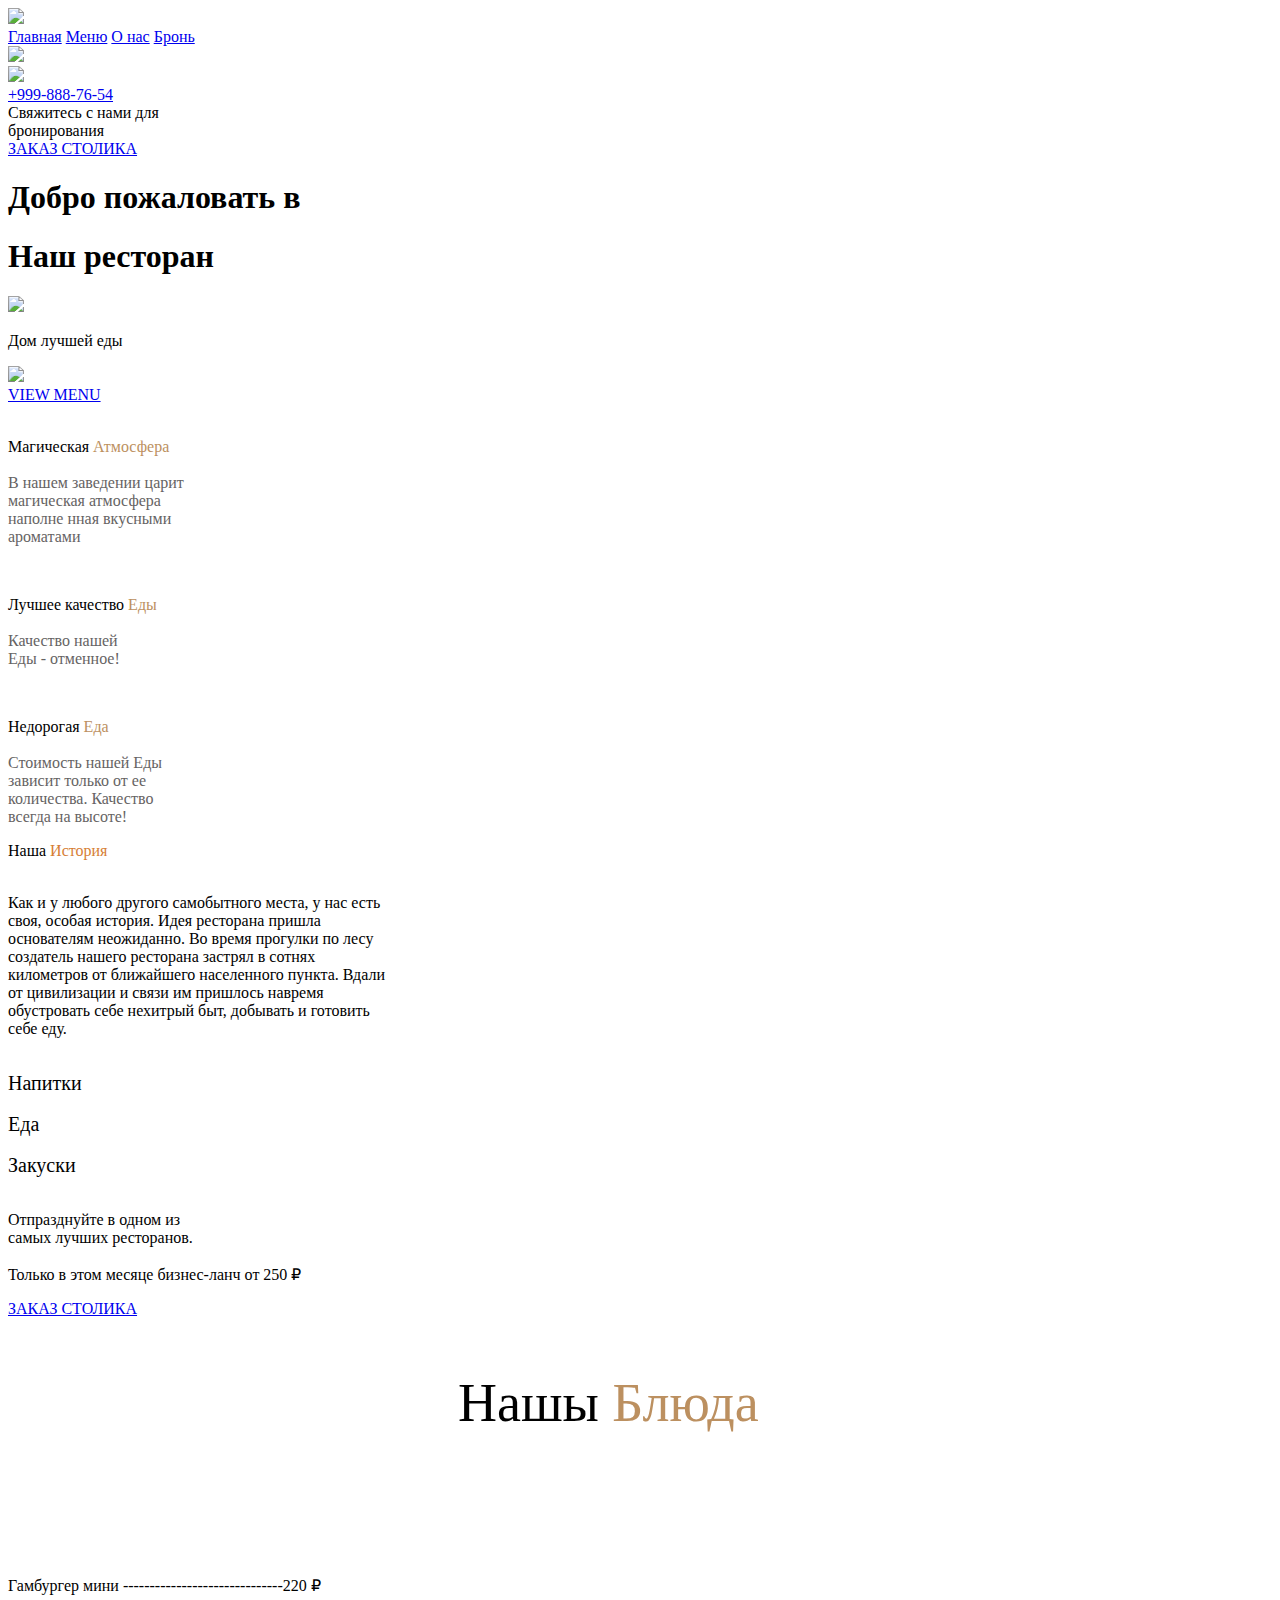
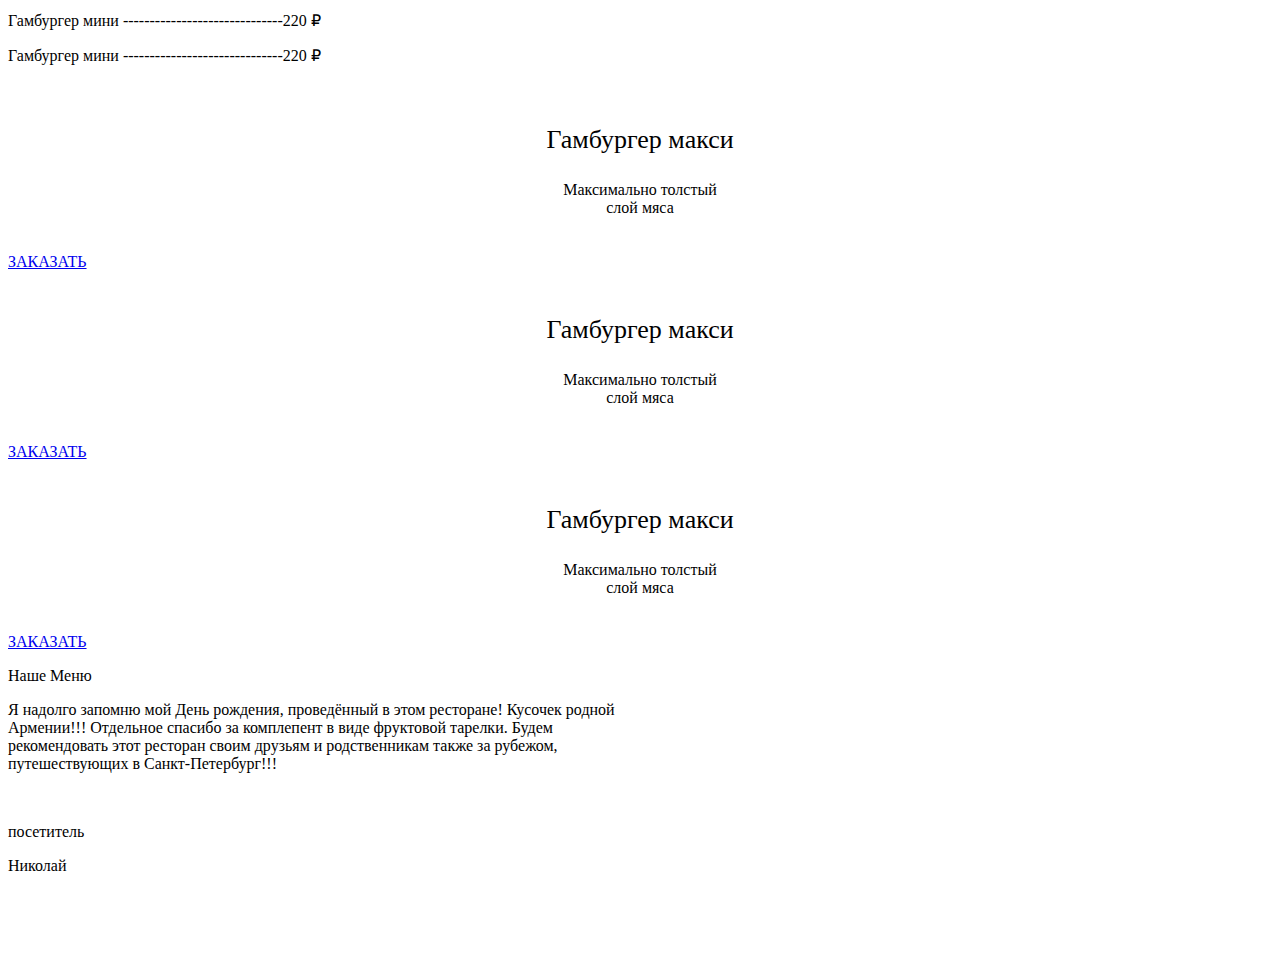
==== index.html @ 2a34a21d "Add files via upload" ====
<!DOCTYPE html>
<html>
	<head>	
			<title>Ресторан</title>
			<link rel="stylesheet" href="./css/style.css">
	</head>
	<body>
		<div class="header">
			<div class="container">
					<div class="header-line">
						<div class="header-logo">
							<img src="./images/LOGO.png">
						</div>
							<div class="nav">
								<a class="nav-item" href="#">Главная</a>
								<a class="nav-item" href="#">Меню</a>
								<a class="nav-item" href="#">О нас</a>
								<a class="nav-item" href="#">Бронь</a>
							</div>
							<div class="cart">
								<a href="#">
									<img class="cart-img" src="./images/cart.png">
								</a>
							</div>
							<div class="phone">
								
								<div class="phone-holder">
									<div class="number">
									<div class="phone-img">
								</div>

										<img src="./images/phone.png">
									</div>
										<a class="num" href="#">+999-888-76-54</a>
									
								</div>
								<div class="phone-text">
									Свяжитесь с нами для<br> 
									бронирования
								</div>
							</div>
							<div class="btn">
								<a class="button" href="#">ЗАКАЗ СТОЛИКА</a>
							</div>
				</div>

			</div>
			<div class="text">
				<h1 class="text-1">Добро пожаловать в</h1>
				<h1 class="text-2">Наш ресторан</h1>
				<div class="text-3">
					<img class="text-img" src="./images/Rectangle 26.png">
					<p class="text-inform">Дом лучшей еды</p>
					<img class="text-img-2" src="./images/Rectangle 27.png">
				</div>
				
				<div class="v-menu">
					<a class="v-menu-1" href="#"> VIEW MENU</a>
				</div>

			</div>
		</div>
	 	
		<div class="gl-intro">
			<div class="intro">
				<div class="intro-1">
					<img src="./images/Mask Group.png" alt="">
					<p>Магическая <span style="color: #BC9060;">Атмосфера</span><br><br>
						<span style="color: 
						#656363;">В нашем заведении царит<br> магическая атмосфера<br>
						наполне	нная вкусными<br> ароматами</span>
					</p>
						
				</div>
				

			</div>
			<div class="intro">
				<div class="intro-1">
					<img src="./images/Mask Group.png" alt="">
				
				<p>Лучшее качество <span style="color: #BC9060;">Еды</span><br><br>
					<span style="color: #656363;">Качество нашей <br>
					Еды - отменное!</span>

				</p>
			</div>
			</div>
			
			<div class="intro">
				<div class="intro-1">
					<img src="./images/Mask Group.png" alt="">
				
				<p>Недорогая <span style="color: #BC9060;">Еда</span><br><br>
					<span style="color: #656363;">
						Стоимость нашей Еды<br>
						зависит только от ее<br>
						количества. Качество<br>
						всегда на высоте!

				</p>
			</div>
			</div>

		</div>
		


		<div class="our-story">
			<div class="discover-our-story">
				<p class="discover-text">Наша <span style="color: #D67E35;">История</span><br><br>
					<p class="discover-text-2">Как и у любого другого самобытного места, у нас есть<br>
					 своя, особая история. Идея ресторана пришла<br>
					  основателям неожиданно. Во время прогулки по лесу<br>
					   создатель нашего ресторана застрял в сотнях<br>
					    километров от ближайшего населенного пункта. Вдали <br>
						от цивилизации и связи им пришлось навремя<br>
						 обустровать себе нехитрый быт, добывать и готовить<br>
						  себе еду.</p>
				</p>

				<div class="discover-img">
					<div class="discover-img-1">
						<img src="./images/93.png" alt=""><br>
						<span style="font-size: 20px;">Напитки</span>
					</div>
					<div class="discover-img-2">
						<img src="./images/206.png" alt=""><br>
						<span style="font-size: 20px;">Еда</span>
					</div>
					<div class="discover-img-3">
						<img src="./images/71.png" alt=""><br>
						<span style="font-size: 20px;">Закуски</span>

					</div>


				</div>

			</div>

			<div class="story-img">
				<img class="story-img-1" src="./images/Mask Group (55).png" alt="">
				<img class="story-img-2" src="./images/233] 1.png" alt="">
				<img class="story-img-3" src="./images/Mask Group (2).png" alt="">
			</div>



			<div class="rectangle">
				
				<div class="rectangle-text">
					<p>
						<span class="span-text">Отпразднуйте в одном из <br>
						самых лучших ресторанов.</span><br><br>
						<span class="span-text-2">Только в этом месяце бизнес-ланч от 250 ₽</span>
					</p>

				</div>

				<div class="rectangle-menu">
					<a class="rectangle-menu-1" href="#">ЗАКАЗ СТОЛИКА</a>

				</div>

			</div>



			<div class="our-daily-offers">
				<div class="daily-text">
					<p style="font-size: 54px;margin-left: 450px;">Нашы <span style="color: #BC9060;">Блюда</span></p>
				</div>
				<div class="daily-img-center">
					<div class="daily-img-1">
						<img src="./images/88888.png" alt="">
					</div>
					<div class="daily-img">
						<div class="daily-img-2">
							<img src="./images/99999.png" alt="">
							

						</div>
						<div class="daily-img-2">
							<img src="./images/99999.png" alt="">
							

						</div>
						<div class="daily-img-2">
							<img src="./images/99999.png" alt="">
							

						</div>
					</div>
				</div>
				<div class="gamburger">
					<p>Гамбургер мини ------------------------------220 ₽</p>
					<p class="gamburger-1">Гамбургер мини ------------------------------220 ₽</p>
					<p class="gamburger-1">Гамбургер мини ------------------------------220 ₽</p>
				</div>
			</div>



			<div class="mask-grup">
				<div class="grup-img">
					<div class="mask-grup-1">
						<div class="mask-grup-img-1-1">
							<div class="mask-img">
								<img class="mask-grup-img-1" src="./images/55555.png" alt="">
								
							</div>
							<p style="font-size: 26px; text-align: center;">Гамбургер макси</p>
								<p style="font-size: 16px; text-align: center; padding-bottom: 20px;">Максимально толстый <br>
									слой мяса</p>
									<a class="mask-menu" href="#">ЗАКАЗАТЬ</a>
						</div>
					</div>
					<div class="mask-grup-1">
						<div class="mask-grup-img-1-1">
							<div class="mask-img">
								<img class="mask-grup-img-1" src="./images/55555.png" alt="">
							</div>
							<p style="font-size: 26px; text-align: center;">Гамбургер макси</p>
							<p style="font-size: 16px; text-align: center; padding-bottom: 20px;">Максимально толстый <br>
								слой мяса</p>
								<a class="mask-menu" href="#">ЗАКАЗАТЬ</a>
						</div>
					</div>
					<div class="mask-grup-1">
						<div class="mask-grup-img-1-1">
							<div class="mask-img">
								<img class="mask-grup-img-1" src="./images/55555.png" alt="">
							</div>
							<p style="font-size: 26px; text-align: center;">Гамбургер макси</p>
							<p style="font-size: 16px; text-align: center; padding-bottom: 20px;">Максимально толстый <br>
								слой мяса</p>
								<a class="mask-menu" href="#">ЗАКАЗАТЬ</a>
						</div>
					</div>
				</div>
			</div>
			<p class="mask-text">Наше Меню</p>



			<div class="rectangle-9">
				<p>
					Я надолго запомню мой День рождения, проведённый в этом ресторане! Кусочек родной<br>
					 Армении!!! Отдельное спасибо за комплепент в виде фруктовой тарелки. Будем<br>
					  рекомендовать этот ресторан своим друзьям и родственникам также за рубежом, <br>
					  путешествующих в Санкт-Петербург!!!
				</p>
				<img src="./images/66666.png" alt="">
				<p class="posetitel">
					посетитель
				</p>
				<p class="nikolay">
					Николай	
				</p>
			</div>


			<div class="blyuda">
				<img src="./images/OUR FOOD GALLERY.png" alt="">

			</div>
			<div class="chefs">
				<img src="./images/OUR EXPERIENCED CHEF.png" alt="">
				<div class="chef-2">
					<img class="chef-2" src="./images/image 4.png" alt="">
				</div>

			</div>

			<div class="market">


			</div>

			<div class="white">

			</div>
	</body>
</html>
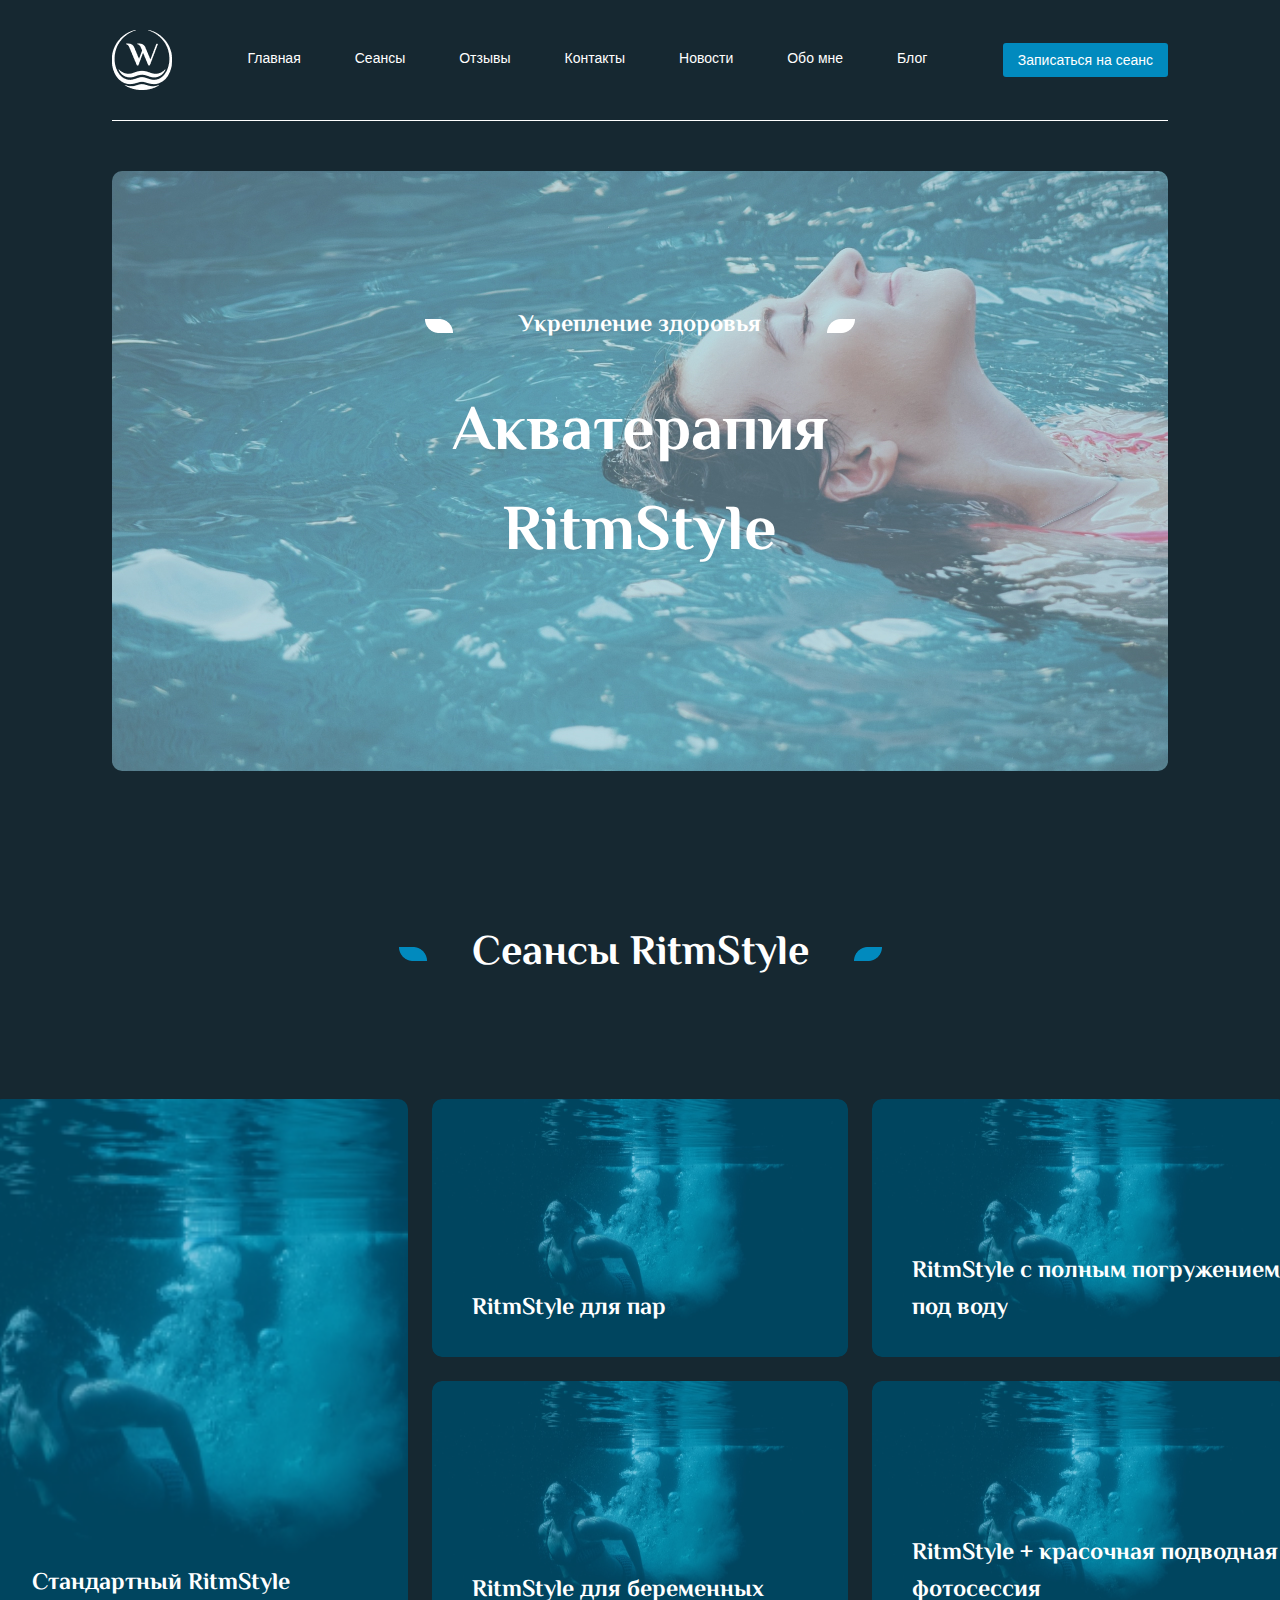
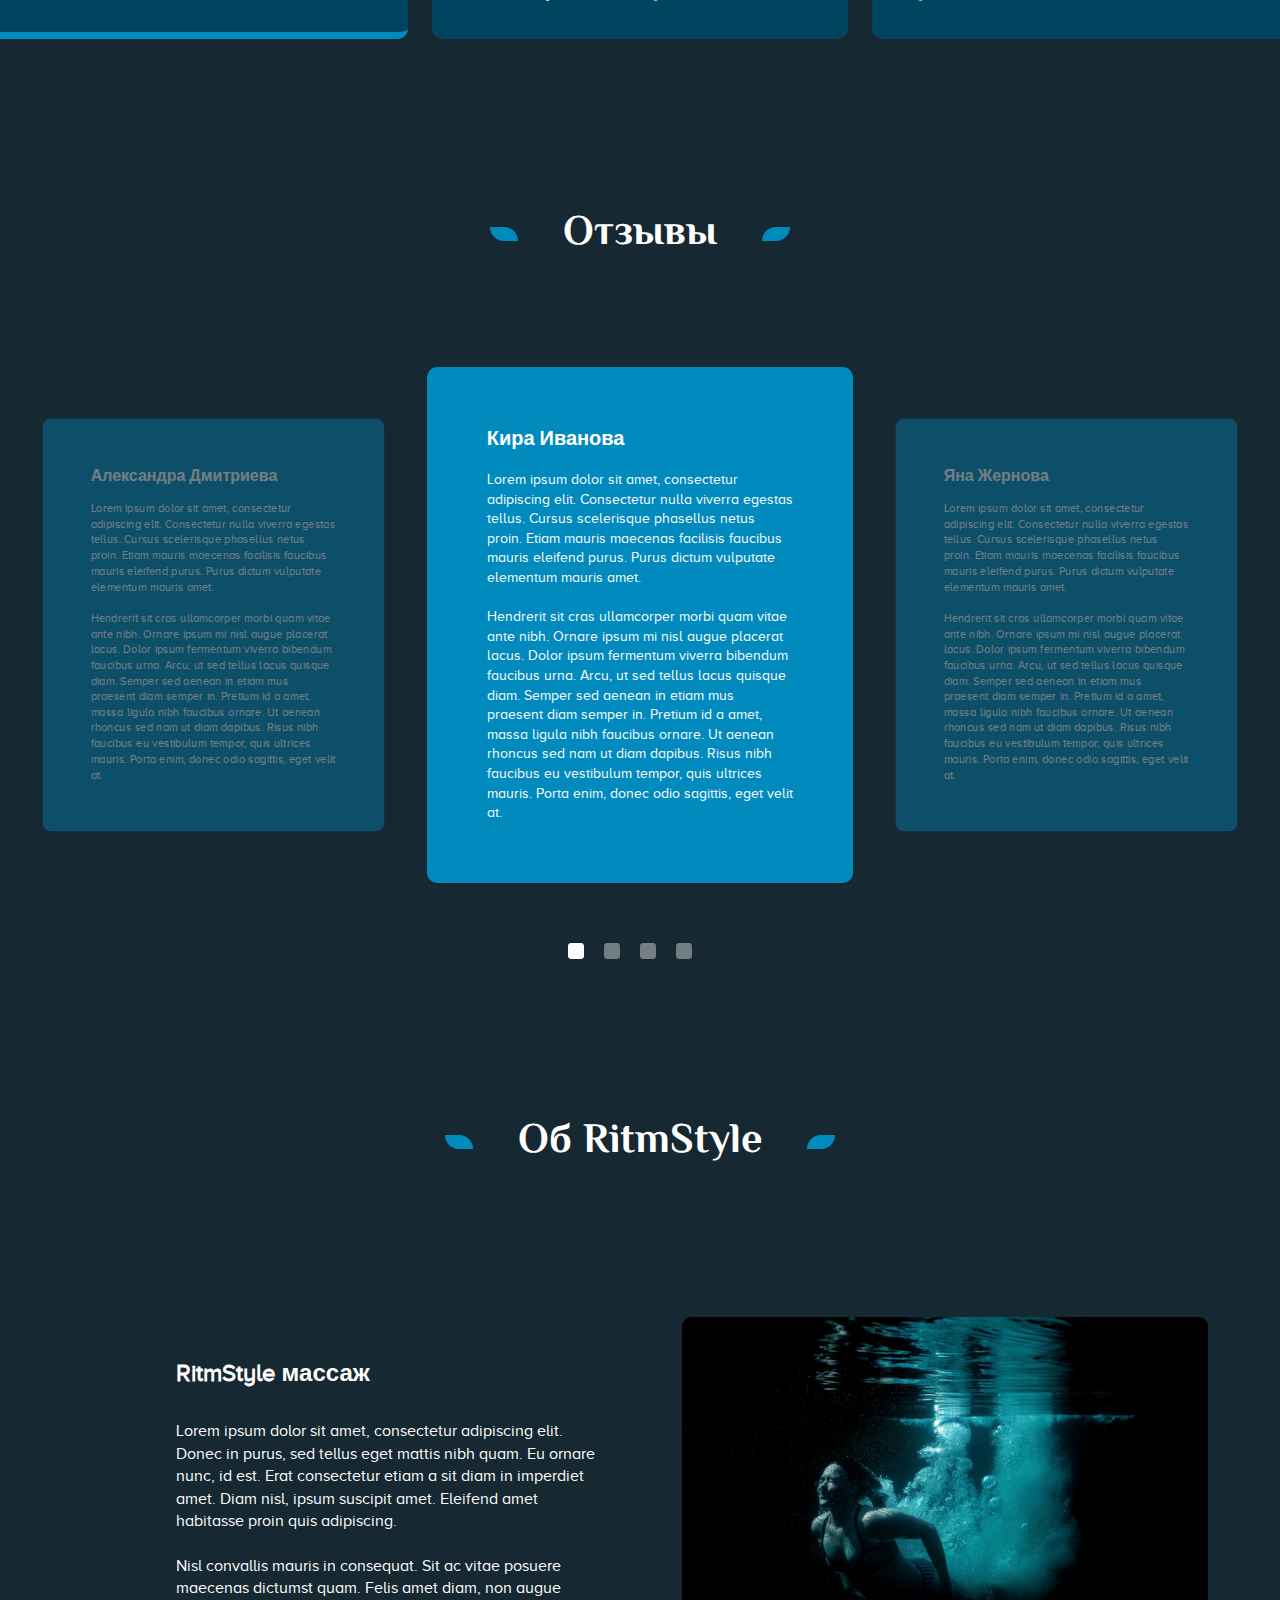
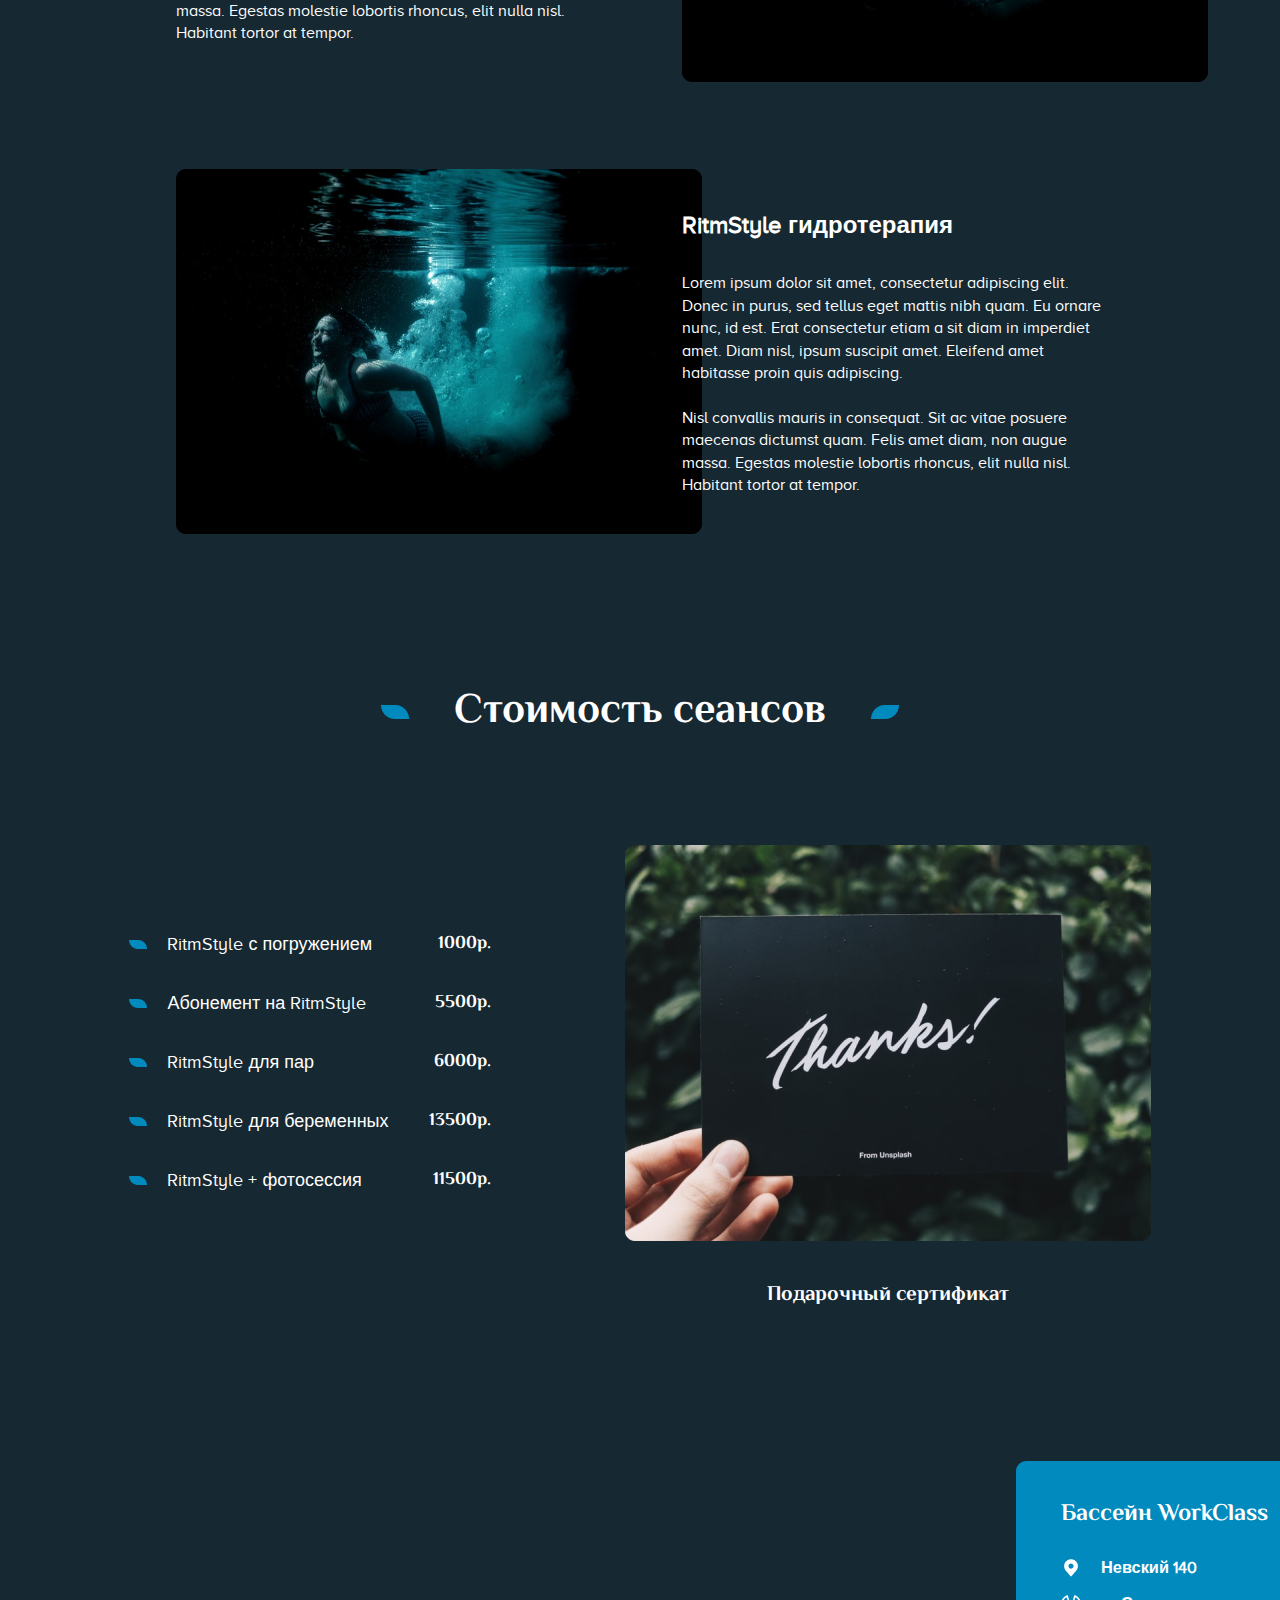
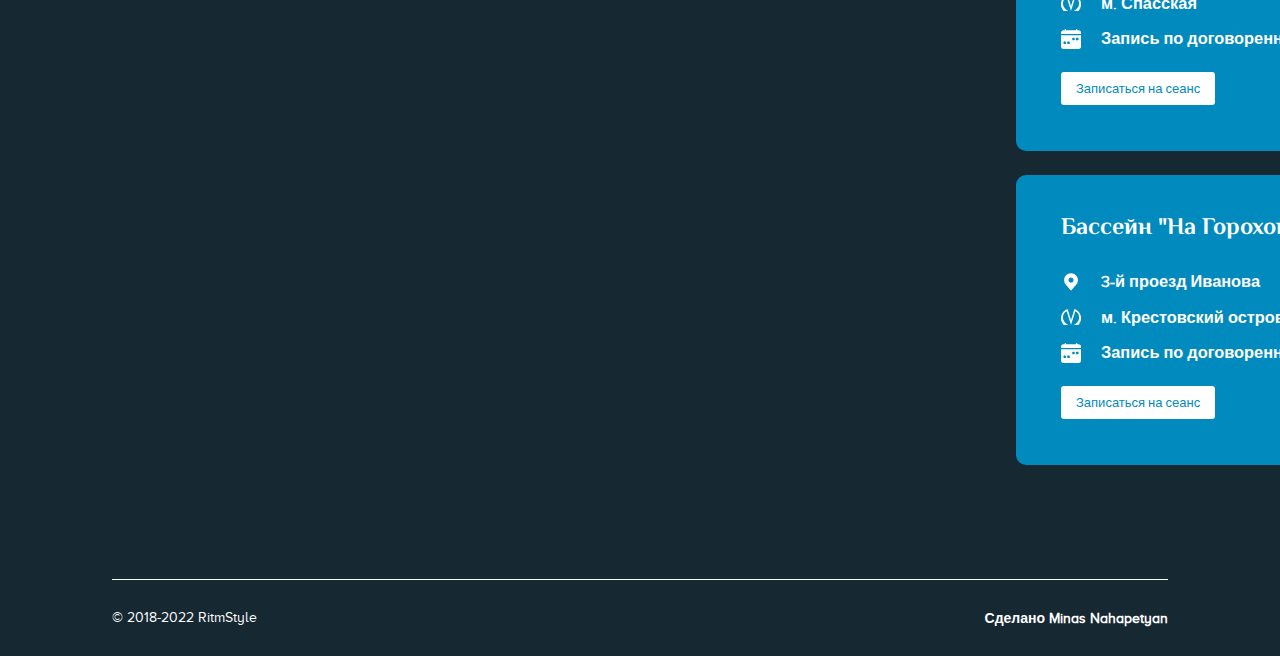
==== commit 0460a206: "Add files via upload" ====
--- a/index.html
+++ b/index.html
@@ -1,286 +1,328 @@
 <!DOCTYPE html>
-<html>
-	<head>	
-			<title>Ресторан</title>
-			<link rel="stylesheet" href="./css/style.css">
-	</head>
-	<body>
-		<div class="header">
-			<div class="container">
-					<div class="header-line">
-						<div class="header-logo">
-							<img src="./images/LOGO.png">
-						</div>
-							<div class="nav">
-								<a class="nav-item" href="#">Главная</a>
-								<a class="nav-item" href="#">Меню</a>
-								<a class="nav-item" href="#">О нас</a>
-								<a class="nav-item" href="#">Бронь</a>
-							</div>
-							<div class="cart">
-								<a href="#">
-									<img class="cart-img" src="./images/cart.png">
-								</a>
-							</div>
-							<div class="phone">
-								
-								<div class="phone-holder">
-									<div class="number">
-									<div class="phone-img">
-								</div>
-
-										<img src="./images/phone.png">
-									</div>
-										<a class="num" href="#">+999-888-76-54</a>
-									
-								</div>
-								<div class="phone-text">
-									Свяжитесь с нами для<br> 
-									бронирования
-								</div>
-							</div>
-							<div class="btn">
-								<a class="button" href="#">ЗАКАЗ СТОЛИКА</a>
-							</div>
-				</div>
-
-			</div>
-			<div class="text">
-				<h1 class="text-1">Добро пожаловать в</h1>
-				<h1 class="text-2">Наш ресторан</h1>
-				<div class="text-3">
-					<img class="text-img" src="./images/Rectangle 26.png">
-					<p class="text-inform">Дом лучшей еды</p>
-					<img class="text-img-2" src="./images/Rectangle 27.png">
-				</div>
-				
-				<div class="v-menu">
-					<a class="v-menu-1" href="#"> VIEW MENU</a>
-				</div>
-
-			</div>
-		</div>
-	 	
-		<div class="gl-intro">
-			<div class="intro">
-				<div class="intro-1">
-					<img src="./images/Mask Group.png" alt="">
-					<p>Магическая <span style="color: #BC9060;">Атмосфера</span><br><br>
-						<span style="color: 
-						#656363;">В нашем заведении царит<br> магическая атмосфера<br>
-						наполне	нная вкусными<br> ароматами</span>
-					</p>
-						
-				</div>
-				
-
-			</div>
-			<div class="intro">
-				<div class="intro-1">
-					<img src="./images/Mask Group.png" alt="">
-				
-				<p>Лучшее качество <span style="color: #BC9060;">Еды</span><br><br>
-					<span style="color: #656363;">Качество нашей <br>
-					Еды - отменное!</span>
-
-				</p>
-			</div>
-			</div>
-			
-			<div class="intro">
-				<div class="intro-1">
-					<img src="./images/Mask Group.png" alt="">
-				
-				<p>Недорогая <span style="color: #BC9060;">Еда</span><br><br>
-					<span style="color: #656363;">
-						Стоимость нашей Еды<br>
-						зависит только от ее<br>
-						количества. Качество<br>
-						всегда на высоте!
-
-				</p>
-			</div>
-			</div>
-
-		</div>
-		
-
-
-		<div class="our-story">
-			<div class="discover-our-story">
-				<p class="discover-text">Наша <span style="color: #D67E35;">История</span><br><br>
-					<p class="discover-text-2">Как и у любого другого самобытного места, у нас есть<br>
-					 своя, особая история. Идея ресторана пришла<br>
-					  основателям неожиданно. Во время прогулки по лесу<br>
-					   создатель нашего ресторана застрял в сотнях<br>
-					    километров от ближайшего населенного пункта. Вдали <br>
-						от цивилизации и связи им пришлось навремя<br>
-						 обустровать себе нехитрый быт, добывать и готовить<br>
-						  себе еду.</p>
-				</p>
-
-				<div class="discover-img">
-					<div class="discover-img-1">
-						<img src="./images/93.png" alt=""><br>
-						<span style="font-size: 20px;">Напитки</span>
-					</div>
-					<div class="discover-img-2">
-						<img src="./images/206.png" alt=""><br>
-						<span style="font-size: 20px;">Еда</span>
-					</div>
-					<div class="discover-img-3">
-						<img src="./images/71.png" alt=""><br>
-						<span style="font-size: 20px;">Закуски</span>
-
-					</div>
-
-
-				</div>
-
-			</div>
-
-			<div class="story-img">
-				<img class="story-img-1" src="./images/Mask Group (55).png" alt="">
-				<img class="story-img-2" src="./images/233] 1.png" alt="">
-				<img class="story-img-3" src="./images/Mask Group (2).png" alt="">
-			</div>
-
-
-
-			<div class="rectangle">
-				
-				<div class="rectangle-text">
-					<p>
-						<span class="span-text">Отпразднуйте в одном из <br>
-						самых лучших ресторанов.</span><br><br>
-						<span class="span-text-2">Только в этом месяце бизнес-ланч от 250 ₽</span>
-					</p>
-
-				</div>
-
-				<div class="rectangle-menu">
-					<a class="rectangle-menu-1" href="#">ЗАКАЗ СТОЛИКА</a>
-
-				</div>
-
-			</div>
-
-
-
-			<div class="our-daily-offers">
-				<div class="daily-text">
-					<p style="font-size: 54px;margin-left: 450px;">Нашы <span style="color: #BC9060;">Блюда</span></p>
-				</div>
-				<div class="daily-img-center">
-					<div class="daily-img-1">
-						<img src="./images/88888.png" alt="">
-					</div>
-					<div class="daily-img">
-						<div class="daily-img-2">
-							<img src="./images/99999.png" alt="">
-							
-
-						</div>
-						<div class="daily-img-2">
-							<img src="./images/99999.png" alt="">
-							
-
-						</div>
-						<div class="daily-img-2">
-							<img src="./images/99999.png" alt="">
-							
-
-						</div>
-					</div>
-				</div>
-				<div class="gamburger">
-					<p>Гамбургер мини ------------------------------220 ₽</p>
-					<p class="gamburger-1">Гамбургер мини ------------------------------220 ₽</p>
-					<p class="gamburger-1">Гамбургер мини ------------------------------220 ₽</p>
-				</div>
-			</div>
-
-
-
-			<div class="mask-grup">
-				<div class="grup-img">
-					<div class="mask-grup-1">
-						<div class="mask-grup-img-1-1">
-							<div class="mask-img">
-								<img class="mask-grup-img-1" src="./images/55555.png" alt="">
-								
-							</div>
-							<p style="font-size: 26px; text-align: center;">Гамбургер макси</p>
-								<p style="font-size: 16px; text-align: center; padding-bottom: 20px;">Максимально толстый <br>
-									слой мяса</p>
-									<a class="mask-menu" href="#">ЗАКАЗАТЬ</a>
-						</div>
-					</div>
-					<div class="mask-grup-1">
-						<div class="mask-grup-img-1-1">
-							<div class="mask-img">
-								<img class="mask-grup-img-1" src="./images/55555.png" alt="">
-							</div>
-							<p style="font-size: 26px; text-align: center;">Гамбургер макси</p>
-							<p style="font-size: 16px; text-align: center; padding-bottom: 20px;">Максимально толстый <br>
-								слой мяса</p>
-								<a class="mask-menu" href="#">ЗАКАЗАТЬ</a>
-						</div>
-					</div>
-					<div class="mask-grup-1">
-						<div class="mask-grup-img-1-1">
-							<div class="mask-img">
-								<img class="mask-grup-img-1" src="./images/55555.png" alt="">
-							</div>
-							<p style="font-size: 26px; text-align: center;">Гамбургер макси</p>
-							<p style="font-size: 16px; text-align: center; padding-bottom: 20px;">Максимально толстый <br>
-								слой мяса</p>
-								<a class="mask-menu" href="#">ЗАКАЗАТЬ</a>
-						</div>
-					</div>
-				</div>
-			</div>
-			<p class="mask-text">Наше Меню</p>
-
-
-
-			<div class="rectangle-9">
-				<p>
-					Я надолго запомню мой День рождения, проведённый в этом ресторане! Кусочек родной<br>
-					 Армении!!! Отдельное спасибо за комплепент в виде фруктовой тарелки. Будем<br>
-					  рекомендовать этот ресторан своим друзьям и родственникам также за рубежом, <br>
-					  путешествующих в Санкт-Петербург!!!
-				</p>
-				<img src="./images/66666.png" alt="">
-				<p class="posetitel">
-					посетитель
-				</p>
-				<p class="nikolay">
-					Николай	
-				</p>
-			</div>
-
-
-			<div class="blyuda">
-				<img src="./images/OUR FOOD GALLERY.png" alt="">
-
-			</div>
-			<div class="chefs">
-				<img src="./images/OUR EXPERIENCED CHEF.png" alt="">
-				<div class="chef-2">
-					<img class="chef-2" src="./images/image 4.png" alt="">
-				</div>
-
-			</div>
-
-			<div class="market">
-
-
-			</div>
-
-			<div class="white">
-
-			</div>
-	</body>
-</html>
-
+<html lang="en">
+<head>
+    <meta charset="UTF-8">
+    <link rel="stylesheet" href="assets/style/style.css">
+    <link rel="stylesheet" href="assets/fonts/fonts.css">
+    <link rel="stylesheet" href="assets/fonts/fonts.min.css">
+    <link rel="preconnect" href="https://fonts.googleapis.com">
+    <link rel="preconnect" href="https://fonts.gstatic.com" crossorigin>
+    <link href="https://fonts.googleapis.com/css2?family=El+Messiri:wght@400;500;600;700&family=Montserrat:wght@100;200;300;400;500;600;700;800;900&family=Roboto:ital,wght@0,100;0,300;0,400;0,500;0,700;0,900;1,900&display=swap" rel="stylesheet">
+    <meta name="viewport" content="width=device-width, initial-scale=1.0">
+    <title>Aqua</title>
+</head>
+<body>
+    
+
+    <header>
+
+        <div class="container">
+
+            <div class="header-inner">
+
+                <img src="assets/images/logo.png" alt="">
+
+                <nav>
+                    <a href="index.html">Главная</a>
+                    <a href="#">Сеансы</a>
+                    <a href="#">Отзывы</a>
+                    <a href="#">Контакты</a>
+                    <a href="news.html">Новости</a>
+                    <a href="#">Обо мне</a>
+                    <a href="blog.html">Блог</a>
+                </nav>
+
+                <a class="button-header" href="#">Записаться на сеанс</a>
+
+            </div>
+
+        </div>
+
+    </header>
+
+
+    <main>
+
+        <div class="container">
+
+            <div class="main-inner">
+                <div class="main-inner-first">
+
+                    <img src="assets/images/left-icon.png" alt="">
+
+                    <p>Укрепление здоровья</p>
+
+                    <img src="assets/images/right-icon.png" alt="">
+
+                </div>
+
+                <h1>Акватерапия<br>
+                    RitmStyle</h1>
+            </div>
+            
+        </div>
+
+    </main>
+
+
+    <section class="seans">
+
+        <div class="seans-tite">
+            <img src="assets/images/left1.png" alt="">
+
+            <p>Сеансы RitmStyle</p>
+
+            <img src="assets/images/right1.png" alt="">
+        </div>
+
+        <div class="seans-inner">
+            <div class="seans-left">
+                <div class="seans-item left">
+                    <p>Стандартный RitmStyle</p>
+                </div>
+            </div>
+            <div class="seans-right">
+                <div>
+                    <div class="seans-item">
+                        <p>RitmStyle для пар</p>
+                    </div>
+
+                    <div class="seans-item">
+                        <p>RitmStyle для беременных</p>
+                    </div>
+                </div>
+                <div>
+                    <div class="seans-item">
+                        <p>RitmStyle с полным погружением под воду</p>
+                    </div>
+
+                    <div class="seans-item">
+                        <p>RitmStyle + красочная подводная фотосессия</p>
+                    </div>
+                </div>
+            </div>
+        </div>
+
+    </section>
+
+
+   <section class="comments">
+
+        <div class="seans-tite">
+            <img src="assets/images/left1.png" alt="">
+
+            <p>Отзывы</p>
+
+            <img src="assets/images/right1.png" alt="">
+        </div>
+
+        <div class="comments-inner">
+
+            <div class="comments-item">
+                <h3>Александра Дмитриева</h3>
+                <p>Lorem ipsum dolor sit amet, consectetur adipiscing elit. Consectetur nulla viverra egestas tellus. Cursus scelerisque phasellus netus proin. Etiam mauris maecenas facilisis faucibus mauris eleifend purus. Purus dictum vulputate elementum mauris amet.<br><br>
+                Hendrerit sit cras ullamcorper morbi quam vitae ante nibh. Ornare ipsum mi nisl augue placerat lacus. Dolor ipsum fermentum viverra bibendum faucibus urna. Arcu, ut sed tellus lacus quisque diam. Semper sed aenean in etiam mus praesent diam semper in. Pretium id a amet, massa ligula nibh faucibus ornare. Ut aenean rhoncus sed nam ut diam dapibus. Risus nibh faucibus eu vestibulum tempor, quis ultrices mauris. Porta enim, donec odio sagittis, eget velit at. </p>
+            </div>
+
+            <div class="comments-item">
+                <h3>Кира Иванова</h3>
+                <p>Lorem ipsum dolor sit amet, consectetur adipiscing elit. Consectetur nulla viverra egestas tellus. Cursus scelerisque phasellus netus proin. Etiam mauris maecenas facilisis faucibus mauris eleifend purus. Purus dictum vulputate elementum mauris amet.<br><br>
+                Hendrerit sit cras ullamcorper morbi quam vitae ante nibh. Ornare ipsum mi nisl augue placerat lacus. Dolor ipsum fermentum viverra bibendum faucibus urna. Arcu, ut sed tellus lacus quisque diam. Semper sed aenean in etiam mus praesent diam semper in. Pretium id a amet, massa ligula nibh faucibus ornare. Ut aenean rhoncus sed nam ut diam dapibus. Risus nibh faucibus eu vestibulum tempor, quis ultrices mauris. Porta enim, donec odio sagittis, eget velit at. </p>
+            </div>
+
+            <div class="comments-item">
+                <h3>Яна Жернова</h3>
+                <p>Lorem ipsum dolor sit amet, consectetur adipiscing elit. Consectetur nulla viverra egestas tellus. Cursus scelerisque phasellus netus proin. Etiam mauris maecenas facilisis faucibus mauris eleifend purus. Purus dictum vulputate elementum mauris amet.<br><br>
+                Hendrerit sit cras ullamcorper morbi quam vitae ante nibh. Ornare ipsum mi nisl augue placerat lacus. Dolor ipsum fermentum viverra bibendum faucibus urna. Arcu, ut sed tellus lacus quisque diam. Semper sed aenean in etiam mus praesent diam semper in. Pretium id a amet, massa ligula nibh faucibus ornare. Ut aenean rhoncus sed nam ut diam dapibus. Risus nibh faucibus eu vestibulum tempor, quis ultrices mauris. Porta enim, donec odio sagittis, eget velit at. </p>
+            </div>
+
+        </div>
+
+        <div class="comments-inner-bar">
+            <img src="assets/images/bar-box.png" alt="">
+            <img src="assets/images/bar-box.png" alt="">
+            <img src="assets/images/bar-box.png" alt="">
+            <img src="assets/images/bar-box.png" alt="">
+            
+        </div>
+
+   </section>
+
+
+   <section class="about">
+
+        <div class="container">
+
+            <div class="seans-tite">
+                <img src="assets/images/left1.png" alt="">
+    
+                <p>Об RitmStyle</p>
+    
+                <img src="assets/images/right1.png" alt="">
+            </div>
+
+
+            <div class="about-inner">
+
+                <div class="about-item">
+                    <h2>RitmStyle массаж </h2>
+
+                    <p>Lorem ipsum dolor sit amet, consectetur adipiscing elit. Donec in purus, sed tellus eget mattis nibh quam. Eu ornare nunc, id est. Erat consectetur etiam a sit diam in imperdiet amet. Diam nisl, ipsum suscipit amet. Eleifend amet habitasse proin quis adipiscing.<br><br>
+                    Nisl convallis mauris in consequat. Sit ac vitae posuere maecenas dictumst quam. Felis amet diam, non augue massa. Egestas molestie lobortis rhoncus, elit nulla nisl. Habitant tortor at tempor.</p>
+                </div>
+
+                <div class="about-item">
+                    <img src="assets/images/about-img.png" alt="">
+                </div>
+
+                <div class="about-item">
+                    <img src="assets/images/about-img.png" alt="">
+                </div>
+
+                <div class="about-item">
+                    <h2>RitmStyle гидротерапия</h2>
+
+                    <p>Lorem ipsum dolor sit amet, consectetur adipiscing elit. Donec in purus, sed tellus eget mattis nibh quam. Eu ornare nunc, id est. Erat consectetur etiam a sit diam in imperdiet amet. Diam nisl, ipsum suscipit amet. Eleifend amet habitasse proin quis adipiscing.<br><br>
+                    Nisl convallis mauris in consequat. Sit ac vitae posuere maecenas dictumst quam. Felis amet diam, non augue massa. Egestas molestie lobortis rhoncus, elit nulla nisl. Habitant tortor at tempor.</p>
+                </div>
+
+            </div>
+            
+        </div>
+
+   </section>
+
+
+   <section class="price">
+
+        <div class="container">
+
+            <div class="seans-tite">
+                <img src="assets/images/left1.png" alt="">
+    
+                <p>Стоимость сеансов</p>
+    
+                <img src="assets/images/right1.png" alt="">
+            </div>
+
+            <div class="price-content">
+                <div class="price-content-items">
+                    <div class="price-content-item">
+                        <div>
+                            <img src="assets/images/left1.png" alt="">
+                            <h3>RitmStyle с погружением</h3>
+                        </div>
+                        <p>1000р.</p>
+                    </div>
+
+                    <div class="price-content-item">
+                        <div>
+                            <img src="assets/images/left1.png" alt="">
+                            <h3>Абонемент на RitmStyle</h3>
+                        </div>
+                        <p>5500р.</p>
+                    </div>
+
+                    <div class="price-content-item">
+                        <div>
+                            <img src="assets/images/left1.png" alt="">
+                            <h3>RitmStyle для пар</h3>
+                        </div>
+                        <p>6000р.</p>
+                    </div>
+
+                    <div class="price-content-item">
+                        <div>
+                            <img src="assets/images/left1.png" alt="">
+                            <h3>RitmStyle для беременных</h3>
+                        </div>
+                        <p>13500р.</p>
+                    </div>
+
+                    <div class="price-content-item">
+                        <div>
+                            <img src="assets/images/left1.png" alt="">
+                            <h3>RitmStyle +  фотосессия</h3>
+                        </div>
+                        <p>11500р.</p>
+                    </div>
+                </div>
+
+                <div class="price-content-image">
+                    <img src="assets/images/gift.png" alt="">
+                    <p>Подарочный сертификат</p>
+                </div>
+            </div>
+
+        </div>
+
+   </section>
+
+
+   <section class="footer">
+
+        <div class="container">
+
+            <div class="footer-content">
+                <div class="footer-map">
+                    <iframe src="https://yandex.ru/map-widget/v1/?um=constructor%3A582a6d643c3ad56716e58adf568445d78fed9f02ecbfac1fa3b70e417dcefe01&amp;source=constructor" width="856" height="604" frameborder="0"></iframe>
+                </div>
+
+                <div class="footer-blocks">
+                    <div class="footer-block">
+                        <h2>Бассейн WorkClass</h2>
+
+                        <div>
+                            <img src="assets/images/location.png" alt="">
+                            <h3>Невский 140</h3>
+                        </div>
+
+                        <div>
+                            <img src="assets/images/metro.png" alt="">
+                            <h3>м. Спасская</h3>
+                        </div>
+
+                        <div>
+                            <img src="assets/images/date.png" alt="">
+                            <h3>Запись по договоренности</h3>
+                        </div>
+
+                        <a href="#" class="footer-button">Записаться на сеанс</a>
+                    </div>
+
+                    <div class="footer-block">
+                        <h2>Бассейн "На Гороховой"</h2>
+
+                        <div>
+                            <img src="assets/images/location.png" alt="">
+                            <h3>3-й проезд Иванова</h3>
+                        </div>
+
+                        <div>
+                            <img src="assets/images/metro.png" alt="">
+                            <h3>м. Крестовский остров</h3>
+                        </div>
+
+                        <div>
+                            <img src="assets/images/date.png" alt="">
+                            <h3>Запись по договоренности</h3>
+                        </div>
+
+                        <a href="#" class="footer-button">Записаться на сеанс</a>
+                    </div>
+                </div>
+            </div>
+
+            <div class="footer-bottom">
+                <p>© 2018-2022 RitmStyle</p>
+                <p>Сделано Minas Nahapetyan</p>
+            </div>
+
+        </div>
+
+   </section>
+   
+
+
+</body>
+</html>--- a/assets/style/style.css
+++ b/assets/style/style.css
@@ -0,0 +1,566 @@
+body {
+    font-family: 'Proxima Nova', sans-serif;
+    font-family: 'El Messiri', sans-serif;
+    background-color: #162831;
+    font-size: 14px;
+    font-weight: 300;
+}
+
+* {
+    margin: 0;
+    padding: 0;
+    box-sizing: border-box;
+}
+
+.container {
+    margin: 0 112px;
+}
+
+
+
+
+/* HEADER */
+
+header {
+    margin: 30px 0px 50px 0px;
+}
+
+.header-inner {
+    display: flex;
+    align-items: center;
+    justify-content: space-between;
+
+    border-bottom: 1px #fff solid;
+    padding-bottom: 30px;
+}
+
+nav a {
+    font-family: 'Proxima Nova', sans-serif;
+    color: #fff;
+    margin-right: 50px;
+    text-decoration: none;
+
+    transition: color .3s ease;
+}
+
+nav a:hover {
+    color: #018ABE;
+}
+
+nav a:last-of-type {
+    margin-right: 0;
+}
+
+.button-header {
+    font-family: 'Proxima Nova', sans-serif;
+    background-color: #018ABE;
+    padding: 9px 15px;
+    border-radius: 3px;
+    text-decoration: none;
+    color: #fff;
+
+    transition: all .2s ease;
+}
+
+.button-header:hover {
+    background-color: #fff;
+    color: #018ABE;
+}
+
+
+
+
+
+
+/* MAIN */
+
+.main-inner {
+    background-image: url(../images/main-bg.jpg);
+    background-repeat: no-repeat;
+    background-position: center;
+    background-size: cover;
+    height: 600px;
+    border-radius: 10px;
+    margin-bottom: 150px;
+
+    text-align: center;
+}
+
+.main-inner-first {
+    padding-top: 136px;
+    display: flex;
+    justify-content: center;
+    align-items: center;
+
+    margin-bottom: 40px;
+}
+
+.main-inner-first p {
+    font-size: 24px;
+    font-weight: bold;
+    color: #fff;
+    margin-right: 66px;
+    margin-left: 66px;
+}
+
+.main-inner-first img {
+    width: 28px;
+    height: 14px;
+}
+
+.main-inner h1 {
+    font-size: 64px;
+    font-weight: bold;
+    color: #fff;
+}
+
+
+
+/* SEANS */
+
+.seans {
+    padding-bottom: 150px;
+}
+
+.seans-tite {
+    display: flex;
+    justify-content: center;
+    align-items: center;
+
+    margin-bottom: 100px;
+}
+
+.seans-tite p {
+    font-size: 42px;
+    font-weight: 800;
+    color: #fff;
+
+    margin-right: 45px;
+    margin-left: 45px;
+}
+
+.seans-inner {
+    display: flex;
+    justify-content: center;
+    align-items: center;
+}
+
+.seans-item {
+    background-image: url(../images/seans-img.png);
+    width: 416px;
+    height: 258px;
+    background-position: center;
+    background-size: cover;
+    background-repeat: no-repeat;
+    border-radius: 10px;
+    margin: 12px;
+
+    position: relative;
+}
+
+.seans-item p {
+    color: #fff;
+    font-size: 24px;
+    font-weight: 800;
+
+    position: absolute;
+    left: 40px;
+    bottom: 30px;
+}
+
+.seans-item .left p {
+    left: 50px;
+    bottom: 50px;
+}
+
+.left {
+    height: 540px;
+    border-bottom: #018ABE 7px solid;
+}
+
+.seans-right {
+    display: flex;
+}
+
+.seans-right div {
+    display: flex;
+    flex-direction: column;
+}
+
+
+
+
+/* Comments */
+
+.comments {
+    padding-bottom: 150px;
+}
+
+.comments-inner {
+    display: flex;
+    justify-content: space-around;
+    align-items: center;
+}
+
+.comments-item {
+    background-color: #018ABE;
+    color: #fff;
+    padding: 60px;
+    border-radius: 10px;
+    font-family: 'Proxima Nova', sans-serif;
+}
+
+.comments-item h3 {
+    font-size: 20px;
+    font-weight: bold;
+    margin-bottom: 20px;
+}
+
+.comments-item p {
+    font-size: 14px;
+    font-weight: 100;
+    line-height: 140%;
+}
+
+.comments-item:nth-child(1),
+.comments-item:nth-child(3) {
+    transform: scale(0.8);
+}
+
+.comments-item:nth-child(1),
+.comments-item:nth-child(3) {
+    opacity: 0.4;
+}
+
+.comments-inner-bar {
+    display: flex;
+    justify-content: center;
+    margin-top: 60px;
+}
+
+.comments-inner-bar img {
+    margin-right: 20px;
+}
+
+.comments-inner-bar img:nth-of-type(2),
+.comments-inner-bar img:nth-of-type(3),
+.comments-inner-bar img:nth-of-type(4) {
+    opacity: 0.4;
+}
+
+
+
+/* About */
+
+
+.about-inner {
+    display: flex;
+    justify-content: center;
+    flex-wrap: wrap;
+    align-items: center;
+}
+
+.about-item {
+    width: 40%;
+    color: #fff;
+    margin: 42px;
+
+    font-family: 'Proxima Nova', sans-serif;
+}
+
+.about-item h2 {
+    font-size: 24px;
+    font-weight: bold;
+    margin-bottom: 30px;
+    line-height: 140%;
+}
+
+.about-item p {
+    font-size: 16px;
+    font-weight: 100;
+    line-height: 140%;
+}
+
+
+
+
+/* PRICE */
+
+.price {
+    padding-bottom: 150px;
+}
+
+.price .seans-tite {
+    margin-top: 100px;
+}
+
+.price-content {
+    display: flex;
+    justify-content: center;
+    align-items: center;
+}
+
+.price-content-items {
+    margin-right: 134px;
+}
+
+.price-content-item {
+    display: flex;
+    align-items: center;
+    justify-content: space-between;
+
+    margin-bottom: 31px;
+}
+
+.price-content-item div {
+    display: flex;
+    align-items: center;
+}
+
+.price-content-item div img {
+    width: 18px;
+    height: 9px;
+    margin-right: 20px;
+}
+
+.price-content-item div h3 {
+    font-family: 'Proxima Nova', sans-serif;
+    font-size: 18px;
+    color: #fff;
+    font-weight: 300;
+}
+
+.price-content-item p {
+    margin-left: 40px;
+    font-weight: bold;
+    font-size: 18px;
+    color: #fff;
+}
+
+.price-content-image p {
+    font-size: 21px;
+    text-align: center;
+    color: #fff;
+    font-weight: bold;
+    margin-top: 30px;
+}
+
+
+/* Footer */
+
+
+.footer {
+    padding-bottom: 30px;
+}
+
+.footer-content {
+    display: flex;
+    margin-bottom: 90px;
+}
+
+.footer-map iframe {
+    border-radius: 10px;
+    margin-right: 48px;
+}
+
+
+.footer-blocks {
+    display: flex;
+    flex-direction: column;
+}
+
+.footer-block {
+    background-color: #018ABE;
+    padding: 35px 45px;
+    border-radius: 10px;
+    margin-bottom: 24px;
+    color: #fff;
+
+    width: 392px;
+    height: 290px;
+}
+
+.footer-block h2 {
+    font-size: 24px;
+    font-weight: bold;
+    margin-bottom: 25px;
+}
+
+.footer-block div {
+    display: flex;
+    align-items: center;
+    margin-bottom: 16px;
+    font-family: 'Proxima Nova', sans-serif;
+}
+
+.footer-block div img {
+    margin-right: 20px;
+}
+
+.footer-block div:last-of-type {
+    margin-bottom: 30px;
+}
+
+.footer-button {
+    font-family: 'Proxima Nova', sans-serif;
+    color: #018ABE;
+    background-color: #fff;
+    padding: 9px 15px;
+    font-size: 13px;
+    border-radius: 3px;
+
+    text-decoration: none;
+}
+
+.footer-bottom {
+    display: flex;
+    justify-content: space-between;
+    color: #fff;
+    font-size: 14px;
+    font-family: 'Proxima Nova', sans-serif;
+
+    border-top: 1px #fff solid;
+    padding-top: 30px;
+}
+
+.footer-bottom p:last-of-type {
+    font-weight: bold;
+}
+
+
+
+/* NEWS */
+
+.news-content {
+    display: flex;
+    flex-wrap: wrap;
+    justify-content: center;
+
+    margin-bottom: 120px;
+}
+
+.news-item {
+    text-decoration: none;
+    background-image: url(../images/seans-img.png);
+    background-size: cover;
+    border-radius: 10px;
+    padding: 30px 35px;
+    text-align: left;
+
+    width: 30%;
+    height: 258px;
+    margin: 12px;
+
+    transition: transform .3s ease;
+}
+
+.news-item:hover {
+    transform: scale(1.05);
+}
+
+.news-date {
+    padding: 6px 12px;
+    color: #fff;
+    background-color: #018ABE;
+    border-radius: 5px;
+
+    margin-bottom: 139px;
+    font-family: 'Proxima Nova', sans-serif;
+    font-size: 14px;
+    font-weight: bold;
+
+    display: inline-block;
+}
+
+.news-item h2 {
+    font-size: 21px;
+    font-weight: bold;
+    color: #fff;
+}
+
+
+
+
+/* News-item */
+
+.newsFormat-inner {
+    display: flex;
+    justify-content: space-around;
+    align-items: center;
+
+    margin-bottom: 161px;
+}
+
+.newsFormat-inner div {
+    margin-right: 134px;
+}
+
+.newsFormat-inner .news-date {
+    margin-bottom: 45px;
+}
+
+.newsFormat-inner div h2 {
+    font-size: 24px;
+    font-weight: bold;
+    margin-bottom: 30px;
+    color: #fff;
+}
+
+.newsFormat-inner div p {
+    font-size: 16px;
+    font-weight: 100;
+    color: #fff;
+    font-family: 'Proxima Nova', sans-serif;
+    line-height: 140%;
+}
+
+
+
+/* BLOG */
+
+.blog-item {
+    display: flex;
+    padding: 50px 60px;
+    border: 2px #018ABE solid;
+    border-radius: 20px;
+    margin-bottom: 45px;
+}
+
+.blog-item img {
+    width: 50%;
+    margin-right: 50px;
+}
+
+.blog-item-text .news-date {
+    margin-bottom: 30px;
+}
+
+.blog-item-text h2 {
+    margin-bottom: 20px;
+    color: #fff;
+    font-size: 24px;
+    font-weight: bold;
+}
+
+.blog-item-text p {
+    color: #fff;
+    font-size: 16px;
+    font-weight: 100;
+    font-family: 'Proxima Nova', sans-serif;
+    line-height: 140%;
+
+    margin-bottom: 40px;
+}
+
+.blog-item-text a {
+    color: #fff;
+    font-size: 14px;
+    font-weight: bold;
+    font-family: 'Proxima Nova', sans-serif;
+    padding: 10px 20px;
+    background-color: #018ABE;
+    border-radius: 5px;
+    text-decoration: none;
+}
+
+
--- a/assets/fonts/fonts.css
+++ b/assets/fonts/fonts.css
@@ -0,0 +1,88 @@
+/** Proxima Nova **/
+
+
+
+@font-face {
+    font-family: 'proxima_nova_altblack';
+    src: url('Mark Simonson - Proxima Nova Alt Black-webfont.eot');
+    src: url('Mark Simonson - Proxima Nova Alt Black-webfont.eot?#iefix') format('embedded-opentype'),
+         url('Mark Simonson - Proxima Nova Alt Black-webfont.woff2') format('woff2'),
+         url('Mark Simonson - Proxima Nova Alt Black-webfont.woff') format('woff'),
+         url('Mark Simonson - Proxima Nova Alt Black-webfont.ttf') format('truetype'),
+         url('Mark Simonson - Proxima Nova Alt Black-webfont.svg#proxima_nova_altblack') format('svg');
+    font-weight: normal;
+    font-style: normal;
+
+}
+
+@font-face {
+    font-family: 'proxima_nova_altbold';
+    src: url('Mark Simonson - Proxima Nova Alt Bold-webfont.eot');
+    src: url('Mark Simonson - Proxima Nova Alt Bold-webfont.eot?#iefix') format('embedded-opentype'),
+         url('Mark Simonson - Proxima Nova Alt Bold-webfont.woff2') format('woff2'),
+         url('Mark Simonson - Proxima Nova Alt Bold-webfont.woff') format('woff'),
+         url('Mark Simonson - Proxima Nova Alt Bold-webfont.ttf') format('truetype'),
+         url('Mark Simonson - Proxima Nova Alt Bold-webfont.svg#proxima_nova_altbold') format('svg');
+    font-weight: normal;
+    font-style: normal;
+
+}
+
+@font-face {
+    font-family: 'Proxima Nova';
+    src: url('Mark Simonson - Proxima Nova Alt Regular-webfont.eot');
+    src: url('Mark Simonson - Proxima Nova Alt Regular-webfont.eot?#iefix') format('embedded-opentype'),
+         url('Mark Simonson - Proxima Nova Alt Regular-webfont.woff2') format('woff2'),
+         url('Mark Simonson - Proxima Nova Alt Regular-webfont.woff') format('woff'),
+         url('Mark Simonson - Proxima Nova Alt Regular-webfont.ttf') format('truetype'),
+         url('Mark Simonson - Proxima Nova Alt Regular-webfont.svg#proxima_nova_altregular') format('svg');
+    font-weight: normal;
+    font-style: normal;
+
+}
+
+/* Generated by Font Squirrel (http://www.fontsquirrel.com) on April 4, 2015 */
+
+
+
+@font-face {
+    font-family: 'proxima_nova_scosfthin';
+    src: url('Mark Simonson - Proxima Nova ScOsf Thin-webfont.eot');
+    src: url('Mark Simonson - Proxima Nova ScOsf Thin-webfont.eot?#iefix') format('embedded-opentype'),
+         url('Mark Simonson - Proxima Nova ScOsf Thin-webfont.woff2') format('woff2'),
+         url('Mark Simonson - Proxima Nova ScOsf Thin-webfont.woff') format('woff'),
+         url('Mark Simonson - Proxima Nova ScOsf Thin-webfont.ttf') format('truetype'),
+         url('Mark Simonson - Proxima Nova ScOsf Thin-webfont.svg#proxima_nova_scosfthin') format('svg');
+    font-weight: normal;
+    font-style: normal;
+
+}
+
+
+
+
+@font-face {
+    font-family: 'proxima_nova_ltsemibold';
+    src: url('Mark Simonson - Proxima Nova Semibold-webfont.eot');
+    src: url('Mark Simonson - Proxima Nova Semibold-webfont.eot?#iefix') format('embedded-opentype'),
+         url('Mark Simonson - Proxima Nova Semibold-webfont.woff2') format('woff2'),
+         url('Mark Simonson - Proxima Nova Semibold-webfont.woff') format('woff'),
+         url('Mark Simonson - Proxima Nova Semibold-webfont.ttf') format('truetype'),
+         url('Mark Simonson - Proxima Nova Semibold-webfont.svg#proxima_nova_ltsemibold') format('svg');
+    font-weight: normal;
+    font-style: normal;
+
+}
+
+@font-face {
+    font-family: 'proxima_nova_ltthin';
+    src: url('Mark Simonson - Proxima Nova Thin-webfont.eot');
+    src: url('Mark Simonson - Proxima Nova Thin-webfont.eot?#iefix') format('embedded-opentype'),
+         url('Mark Simonson - Proxima Nova Thin-webfont.woff2') format('woff2'),
+         url('Mark Simonson - Proxima Nova Thin-webfont.woff') format('woff'),
+         url('Mark Simonson - Proxima Nova Thin-webfont.ttf') format('truetype'),
+         url('Mark Simonson - Proxima Nova Thin-webfont.svg#proxima_nova_ltthin') format('svg');
+    font-weight: normal;
+    font-style: normal;
+
+}
--- a/assets/fonts/fonts.min.css
+++ b/assets/fonts/fonts.min.css
@@ -0,0 +1 @@
+@font-face{font-family:proxima_nova_altblack;src:url('Mark Simonson - Proxima Nova Alt Black-webfont.eot');src:url('Mark Simonson - Proxima Nova Alt Black-webfont.eot?#iefix') format('embedded-opentype'),url('Mark Simonson - Proxima Nova Alt Black-webfont.woff2') format('woff2'),url('Mark Simonson - Proxima Nova Alt Black-webfont.woff') format('woff'),url('Mark Simonson - Proxima Nova Alt Black-webfont.ttf') format('truetype'),url('Mark Simonson - Proxima Nova Alt Black-webfont.svg#proxima_nova_altblack') format('svg');font-weight:400;font-style:normal}@font-face{font-family:proxima_nova_altbold;src:url('Mark Simonson - Proxima Nova Alt Bold-webfont.eot');src:url('Mark Simonson - Proxima Nova Alt Bold-webfont.eot?#iefix') format('embedded-opentype'),url('Mark Simonson - Proxima Nova Alt Bold-webfont.woff2') format('woff2'),url('Mark Simonson - Proxima Nova Alt Bold-webfont.woff') format('woff'),url('Mark Simonson - Proxima Nova Alt Bold-webfont.ttf') format('truetype'),url('Mark Simonson - Proxima Nova Alt Bold-webfont.svg#proxima_nova_altbold') format('svg');font-weight:400;font-style:normal}@font-face{font-family:'Proxima Nova';src:url('Mark Simonson - Proxima Nova Alt Regular-webfont.eot');src:url('Mark Simonson - Proxima Nova Alt Regular-webfont.eot?#iefix') format('embedded-opentype'),url('Mark Simonson - Proxima Nova Alt Regular-webfont.woff2') format('woff2'),url('Mark Simonson - Proxima Nova Alt Regular-webfont.woff') format('woff'),url('Mark Simonson - Proxima Nova Alt Regular-webfont.ttf') format('truetype'),url('Mark Simonson - Proxima Nova Alt Regular-webfont.svg#proxima_nova_altregular') format('svg');font-weight:400;font-style:normal}@font-face{font-family:proxima_nova_scosfthin;src:url('Mark Simonson - Proxima Nova ScOsf Thin-webfont.eot');src:url('Mark Simonson - Proxima Nova ScOsf Thin-webfont.eot?#iefix') format('embedded-opentype'),url('Mark Simonson - Proxima Nova ScOsf Thin-webfont.woff2') format('woff2'),url('Mark Simonson - Proxima Nova ScOsf Thin-webfont.woff') format('woff'),url('Mark Simonson - Proxima Nova ScOsf Thin-webfont.ttf') format('truetype'),url('Mark Simonson - Proxima Nova ScOsf Thin-webfont.svg#proxima_nova_scosfthin') format('svg');font-weight:400;font-style:normal}@font-face{font-family:proxima_nova_ltsemibold;src:url('Mark Simonson - Proxima Nova Semibold-webfont.eot');src:url('Mark Simonson - Proxima Nova Semibold-webfont.eot?#iefix') format('embedded-opentype'),url('Mark Simonson - Proxima Nova Semibold-webfont.woff2') format('woff2'),url('Mark Simonson - Proxima Nova Semibold-webfont.woff') format('woff'),url('Mark Simonson - Proxima Nova Semibold-webfont.ttf') format('truetype'),url('Mark Simonson - Proxima Nova Semibold-webfont.svg#proxima_nova_ltsemibold') format('svg');font-weight:400;font-style:normal}@font-face{font-family:proxima_nova_ltthin;src:url('Mark Simonson - Proxima Nova Thin-webfont.eot');src:url('Mark Simonson - Proxima Nova Thin-webfont.eot?#iefix') format('embedded-opentype'),url('Mark Simonson - Proxima Nova Thin-webfont.woff2') format('woff2'),url('Mark Simonson - Proxima Nova Thin-webfont.woff') format('woff'),url('Mark Simonson - Proxima Nova Thin-webfont.ttf') format('truetype'),url('Mark Simonson - Proxima Nova Thin-webfont.svg#proxima_nova_ltthin') format('svg');font-weight:400;font-style:normal}
